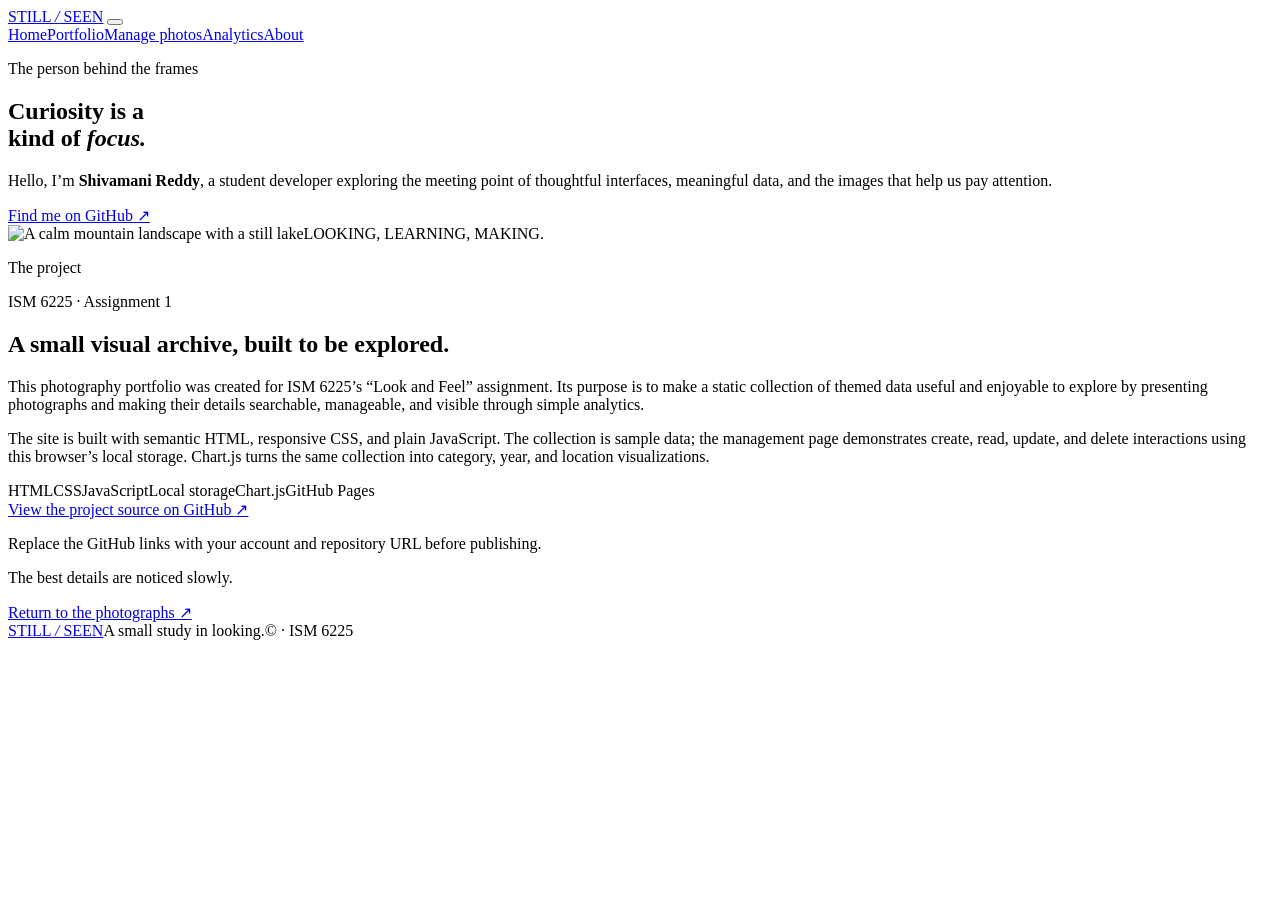
==== aboutus.html @ bc836c69 "Add files via upload" ====
<!doctype html>
<html lang="en">
<head>
  <meta charset="utf-8">
  <meta name="viewport" content="width=device-width, initial-scale=1">
  <meta name="description" content="About the student developer and the ideas and technologies behind Still / Seen.">
  <title>About the Project | Still / Seen</title>
  <link rel="icon" href="img/brand-mark.svg" type="image/svg+xml">
  <link rel="preconnect" href="https://fonts.googleapis.com">
  <link rel="preconnect" href="https://fonts.gstatic.com" crossorigin>
  <link href="https://fonts.googleapis.com/css2?family=DM+Sans:wght@400;500;600;700&family=Playfair+Display:wght@500;600;700&display=swap" rel="stylesheet">
  <link rel="stylesheet" href="css/main.css">
  <script src="js/main.js?v=4" defer></script>
</head>
<body>
  <header class="site-header"><div class="nav-shell">
    <a class="brand" href="index.html"><img src="img/brand-mark.svg" alt=""><span>STILL <i>/</i> SEEN</span></a>
    <button class="menu-toggle" type="button" aria-expanded="false" aria-controls="primary-nav" aria-label="Open navigation"><span></span><span></span></button>
    <nav class="primary-nav" id="primary-nav" aria-label="Main navigation"><a href="index.html">Home</a><a href="portfolio.html">Portfolio</a><a href="managephotos.html">Manage photos</a><a href="analytics.html">Analytics</a><a class="current" aria-current="page" href="aboutus.html">About</a></nav>
  </div></header>
  <main>
    <section class="about-hero section-wrap"><div><p class="eyebrow">The person behind the frames</p><h1>Curiosity is a<br>kind of <em>focus.</em></h1><p class="about-lead">Hello, I’m <strong>Shivamani Reddy</strong>, a student developer exploring the meeting point of thoughtful interfaces, meaningful data, and the images that help us pay attention.</p><a class="button button-dark" href="https://github.com/YOUR-USERNAME" target="_blank" rel="noopener noreferrer">Find me on GitHub <span aria-hidden="true">↗</span></a></div><div class="about-image"><img src="img/alpine-lake.webp" alt="A calm mountain landscape with a still lake" loading="lazy"><span>LOOKING, LEARNING, MAKING.</span></div></section>
    <section class="about-body section-wrap"><div class="about-kicker"><p class="eyebrow">The project</p><span>ISM 6225 · Assignment 1</span></div><div class="about-story"><h2>A small visual archive, built to be explored.</h2><p>This photography portfolio was created for ISM 6225’s “Look and Feel” assignment. Its purpose is to make a static collection of themed data useful and enjoyable to explore by presenting photographs and making their details searchable, manageable, and visible through simple analytics.</p><p>The site is built with semantic HTML, responsive CSS, and plain JavaScript. The collection is sample data; the management page demonstrates create, read, update, and delete interactions using this browser’s local storage. Chart.js turns the same collection into category, year, and location visualizations.</p><div class="tech-tags"><span>HTML</span><span>CSS</span><span>JavaScript</span><span>Local storage</span><span>Chart.js</span><span>GitHub Pages</span></div><a class="text-link" href="https://github.com/YOUR-USERNAME/YOUR-REPOSITORY" target="_blank" rel="noopener noreferrer">View the project source on GitHub <span aria-hidden="true">↗</span></a><p class="github-reminder">Replace the GitHub links with your account and repository URL before publishing.</p></div></section>
    <section class="about-end"><div class="section-wrap"><p class="eyebrow">The best details are noticed slowly.</p><a href="portfolio.html">Return to the photographs <span aria-hidden="true">↗</span></a></div></section>
  </main>
  <footer class="site-footer"><div class="footer-inner"><a class="brand" href="index.html"><img src="img/brand-mark.svg" alt=""><span>STILL <i>/</i> SEEN</span></a><span>A small study in looking.</span><span>© <span data-year></span> · ISM 6225</span></div></footer>
</body>
</html>
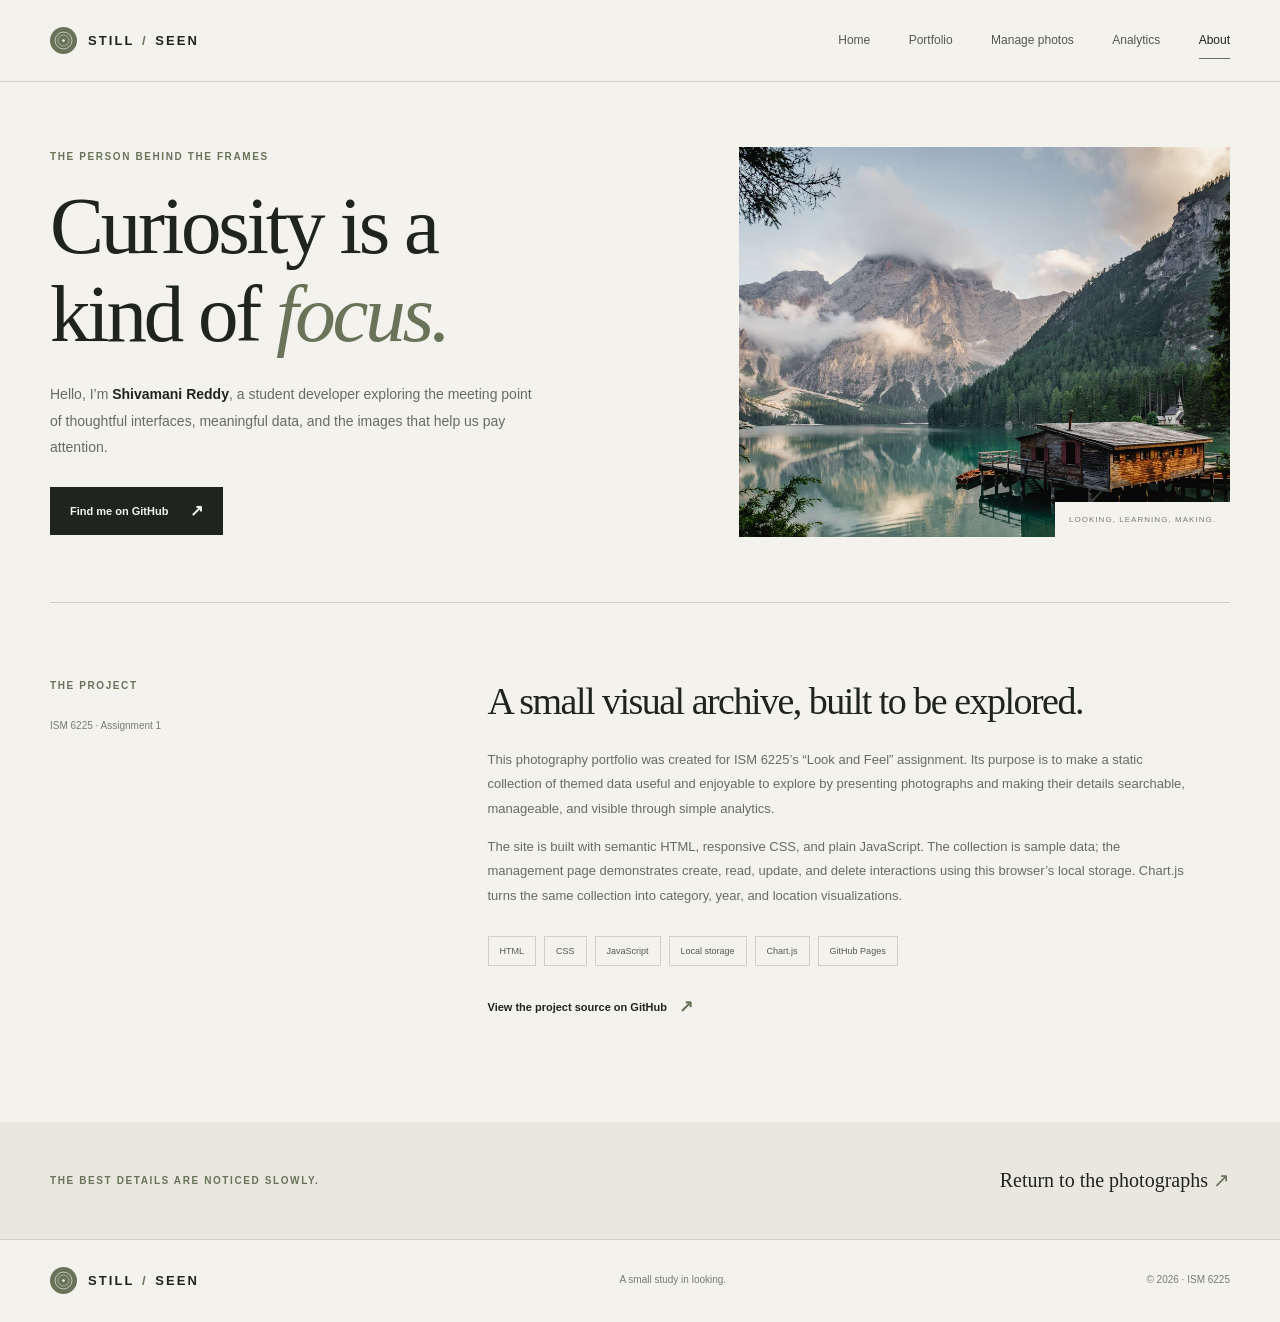
==== commit 7e236554: "Publish complete photography portfolio site Co-authored-by: Copilot <223556219+Copilot@users.noreply" ====
--- a/aboutus.html
+++ b/aboutus.html
@@ -19,8 +19,8 @@
     <nav class="primary-nav" id="primary-nav" aria-label="Main navigation"><a href="index.html">Home</a><a href="portfolio.html">Portfolio</a><a href="managephotos.html">Manage photos</a><a href="analytics.html">Analytics</a><a class="current" aria-current="page" href="aboutus.html">About</a></nav>
   </div></header>
   <main>
-    <section class="about-hero section-wrap"><div><p class="eyebrow">The person behind the frames</p><h1>Curiosity is a<br>kind of <em>focus.</em></h1><p class="about-lead">Hello, I’m <strong>Shivamani Reddy</strong>, a student developer exploring the meeting point of thoughtful interfaces, meaningful data, and the images that help us pay attention.</p><a class="button button-dark" href="https://github.com/YOUR-USERNAME" target="_blank" rel="noopener noreferrer">Find me on GitHub <span aria-hidden="true">↗</span></a></div><div class="about-image"><img src="img/alpine-lake.webp" alt="A calm mountain landscape with a still lake" loading="lazy"><span>LOOKING, LEARNING, MAKING.</span></div></section>
-    <section class="about-body section-wrap"><div class="about-kicker"><p class="eyebrow">The project</p><span>ISM 6225 · Assignment 1</span></div><div class="about-story"><h2>A small visual archive, built to be explored.</h2><p>This photography portfolio was created for ISM 6225’s “Look and Feel” assignment. Its purpose is to make a static collection of themed data useful and enjoyable to explore by presenting photographs and making their details searchable, manageable, and visible through simple analytics.</p><p>The site is built with semantic HTML, responsive CSS, and plain JavaScript. The collection is sample data; the management page demonstrates create, read, update, and delete interactions using this browser’s local storage. Chart.js turns the same collection into category, year, and location visualizations.</p><div class="tech-tags"><span>HTML</span><span>CSS</span><span>JavaScript</span><span>Local storage</span><span>Chart.js</span><span>GitHub Pages</span></div><a class="text-link" href="https://github.com/YOUR-USERNAME/YOUR-REPOSITORY" target="_blank" rel="noopener noreferrer">View the project source on GitHub <span aria-hidden="true">↗</span></a><p class="github-reminder">Replace the GitHub links with your account and repository URL before publishing.</p></div></section>
+    <section class="about-hero section-wrap"><div><p class="eyebrow">The person behind the frames</p><h1>Curiosity is a<br>kind of <em>focus.</em></h1><p class="about-lead">Hello, I’m <strong>Shivamani Reddy</strong>, a student developer exploring the meeting point of thoughtful interfaces, meaningful data, and the images that help us pay attention.</p><a class="button button-dark" href="https://github.com/GuthaShivamaniReddy" target="_blank" rel="noopener noreferrer">Find me on GitHub <span aria-hidden="true">↗</span></a></div><div class="about-image"><img src="img/alpine-lake.webp" alt="A calm mountain landscape with a still lake" loading="lazy"><span>LOOKING, LEARNING, MAKING.</span></div></section>
+    <section class="about-body section-wrap"><div class="about-kicker"><p class="eyebrow">The project</p><span>ISM 6225 · Assignment 1</span></div><div class="about-story"><h2>A small visual archive, built to be explored.</h2><p>This photography portfolio was created for ISM 6225’s “Look and Feel” assignment. Its purpose is to make a static collection of themed data useful and enjoyable to explore by presenting photographs and making their details searchable, manageable, and visible through simple analytics.</p><p>The site is built with semantic HTML, responsive CSS, and plain JavaScript. The collection is sample data; the management page demonstrates create, read, update, and delete interactions using this browser’s local storage. Chart.js turns the same collection into category, year, and location visualizations.</p><div class="tech-tags"><span>HTML</span><span>CSS</span><span>JavaScript</span><span>Local storage</span><span>Chart.js</span><span>GitHub Pages</span></div><a class="text-link" href="https://github.com/GuthaShivamaniReddy/Still-Seen.github.io" target="_blank" rel="noopener noreferrer">View the project source on GitHub <span aria-hidden="true">↗</span></a></div></section>
     <section class="about-end"><div class="section-wrap"><p class="eyebrow">The best details are noticed slowly.</p><a href="portfolio.html">Return to the photographs <span aria-hidden="true">↗</span></a></div></section>
   </main>
   <footer class="site-footer"><div class="footer-inner"><a class="brand" href="index.html"><img src="img/brand-mark.svg" alt=""><span>STILL <i>/</i> SEEN</span></a><span>A small study in looking.</span><span>© <span data-year></span> · ISM 6225</span></div></footer>
--- a/css/main.css
+++ b/css/main.css
@@ -0,0 +1,307 @@
+:root {
+  color-scheme: light;
+  --paper: #f4f2ed;
+  --paper-deep: #eae7df;
+  --ink: #20241f;
+  --muted: #797c73;
+  --olive: #68735a;
+  --line: rgba(32, 36, 31, .17);
+  --serif: "Playfair Display", Georgia, serif;
+  --sans: "DM Sans", Arial, sans-serif;
+}
+* { box-sizing: border-box; }
+html { scroll-behavior: smooth; }
+body { margin: 0; background: var(--paper); color: var(--ink); font-family: var(--sans); font-size: 15px; line-height: 1.65; -webkit-font-smoothing: antialiased; }
+img { display: block; max-width: 100%; }
+a { color: inherit; text-decoration: none; }
+button, input, select, textarea { font: inherit; }
+button, a { -webkit-tap-highlight-color: transparent; }
+.sr-only { position: absolute; width: 1px; height: 1px; overflow: hidden; clip: rect(0,0,0,0); white-space: nowrap; }
+.site-header { height: 82px; border-bottom: 1px solid var(--line); }
+.nav-shell, .footer-inner { width: min(1440px, calc(100% - 100px)); height: 100%; margin: 0 auto; display: flex; align-items: center; justify-content: space-between; }
+.brand { display: inline-flex; align-items: center; gap: 11px; font-size: 13px; font-weight: 700; letter-spacing: .16em; white-space: nowrap; }
+.brand img { width: 27px; height: 27px; }
+.brand i { color: var(--olive); font-style: normal; padding: 0 2px; }
+.primary-nav { display: flex; align-items: center; gap: clamp(22px, 3vw, 47px); }
+.primary-nav a { position: relative; color: #555850; font-size: 12px; transition: color .2s; }
+.primary-nav a:hover, .primary-nav a.current { color: var(--ink); }
+.primary-nav a.current::after { position: absolute; right: 0; bottom: -9px; left: 0; height: 1px; background: var(--olive); content: ""; }
+.menu-toggle { display: none; border: 0; background: transparent; }
+.hero { min-height: 690px; display: grid; grid-template-columns: .89fr 1.11fr; position: relative; border-bottom: 1px solid var(--line); }
+.hero-copy { padding: 105px 5vw 50px max(50px, calc((100vw - 1440px) / 2)); display: flex; flex-direction: column; align-items: flex-start; }
+.eyebrow { margin: 0 0 19px; color: var(--olive); font-size: 10px; font-weight: 700; letter-spacing: .16em; line-height: 1.5; text-transform: uppercase; }
+.eyebrow-dot { display: inline-block; width: 6px; height: 6px; margin-right: 9px; border-radius: 50%; background: var(--olive); vertical-align: 1px; }
+h1, h2, h3, p { margin-top: 0; }
+h1, h2 { font-family: var(--serif); font-weight: 500; letter-spacing: -.04em; }
+h1 { margin-bottom: 23px; font-size: clamp(48px, 5.8vw, 82px); line-height: 1.08; }
+h1 em, h2 em { color: var(--olive); font-weight: 500; }
+.hero-description { max-width: 375px; margin: 0; color: #686b63; font-size: 14px; line-height: 1.9; }
+.hero-actions { display: flex; align-items: center; gap: 25px; margin-top: 32px; }
+.button { min-height: 48px; padding: 0 19px; display: inline-flex; align-items: center; justify-content: center; gap: 22px; border: 1px solid transparent; cursor: pointer; font-size: 11px; font-weight: 600; transition: background .2s, color .2s, border-color .2s; }
+.button span { font-size: 16px; }
+.button-dark { background: var(--ink); color: var(--paper); }
+.button-dark:hover { background: var(--olive); }
+.button-light { border-color: rgba(255,255,255,.4); color: var(--paper); }
+.button-light:hover { background: var(--paper); color: var(--ink); }
+.button-quiet { border-color: var(--line); color: var(--ink); background: transparent; }
+.button-quiet:hover { border-color: var(--ink); }
+.text-link { display: inline-flex; align-items: center; gap: 12px; font-size: 11px; font-weight: 600; }
+.text-link span { color: var(--olive); font-size: 17px; transition: transform .2s; }
+.text-link:hover span { transform: translateX(4px); }
+.hero-note { display: flex; align-items: center; gap: 11px; margin-top: auto; color: var(--muted); font-size: 10px; }
+.note-line { width: 24px; height: 1px; background: var(--olive); }
+.hero-visual { position: relative; min-height: 690px; overflow: hidden; background: #68735a; }
+.hero-visual > img { width: 100%; height: 100%; position: absolute; inset: 0; object-fit: cover; }
+.hero-visual::after { position: absolute; inset: 55% 0 0; background: linear-gradient(transparent, rgba(15,19,16,.56)); content: ""; }
+.photo-caption { position: absolute; z-index: 1; right: 7%; bottom: 28px; left: 7%; display: flex; justify-content: space-between; gap: 8px; color: #fff; font-size: 9px; letter-spacing: .08em; }
+.image-stamp { position: absolute; z-index: 1; top: 32px; right: 32px; padding: 10px; border: 1px solid rgba(255,255,255,.6); color: white; font-size: 9px; line-height: 1.4; letter-spacing: .13em; }
+.image-stamp b { font-weight: 500; }
+.hero-index { position: absolute; right: 2vw; bottom: 18px; color: var(--muted); font-size: 9px; letter-spacing: .14em; writing-mode: vertical-rl; }
+.section-wrap { width: min(1240px, calc(100% - 100px)); margin: 0 auto; }
+.intro { padding-top: 119px; padding-bottom: 113px; display: grid; grid-template-columns: 1fr 1fr; align-items: end; gap: 80px; }
+.intro h2, .section-heading h2 { margin: 0; font-size: clamp(36px, 4vw, 54px); line-height: 1.15; }
+.intro-aside { max-width: 440px; padding: 0 0 4px 11px; }
+.intro-aside p, .bottom-right > p { margin-bottom: 20px; color: #696c64; font-size: 13px; line-height: 1.9; }
+.featured { padding-bottom: 125px; }
+.section-heading { display: flex; align-items: end; justify-content: space-between; margin-bottom: 35px; }
+.section-heading .eyebrow { margin-bottom: 13px; }
+.section-heading h2 { font-size: 42px; }
+.section-heading > .text-link { margin-bottom: 8px; }
+.featured-grid { height: 540px; display: grid; grid-template-columns: 1.3fr 1fr 1fr; gap: 15px; }
+.featured-card { min-height: 250px; position: relative; overflow: hidden; background: var(--paper-deep); }
+.featured-card::after { position: absolute; inset: 45% 0 0; background: linear-gradient(transparent, rgba(15,19,16,.69)); content: ""; }
+.featured-card img { width: 100%; height: 100%; position: absolute; inset: 0; object-fit: cover; transition: transform .65s; }
+.featured-card:hover img { transform: scale(1.035); }
+.card-number { position: absolute; z-index: 1; top: 18px; left: 19px; color: white; font-size: 10px; letter-spacing: .1em; }
+.featured-label { position: absolute; z-index: 1; right: 20px; bottom: 20px; left: 20px; display: grid; gap: 5px; color: white; }
+.featured-label span { font-size: 9px; letter-spacing: .1em; text-transform: uppercase; }
+.featured-label b { font-family: var(--serif); font-size: 21px; font-weight: 500; }
+.home-bottom { padding: 89px 0 83px; background: #272c26; color: var(--paper); }
+.bottom-inner { display: grid; grid-template-columns: 1fr 1fr; gap: 90px; }
+.bottom-inner h2 { margin: 0; font-size: 60px; line-height: 1.1; }
+.bottom-inner h2 em { color: #b4bda5; }
+.bottom-inner .eyebrow { color: #b4bda5; }
+.bottom-right > p { max-width: 460px; color: #c4c6be; }
+.stat-line { display: flex; gap: 47px; margin: 27px 0 30px; padding-top: 18px; border-top: 1px solid rgba(255,255,255,.2); }
+.stat-line div { display: grid; gap: 3px; }
+.stat-line strong { font-family: var(--serif); font-size: 28px; font-weight: 500; }
+.stat-line span { color: #b9bcb3; font-size: 9px; letter-spacing: .06em; }
+.site-footer { min-height: 82px; border-top: 1px solid var(--line); }
+.footer-inner { min-height: 82px; gap: 20px; }
+.footer-inner > span { color: var(--muted); font-size: 10px; }
+.footer-inner .brand { color: var(--ink); }
+.page-intro { padding-top: 88px; padding-bottom: 45px; }
+.page-intro h1 { margin-bottom: 21px; font-size: clamp(52px, 7vw, 88px); }
+.page-intro-row { display: flex; justify-content: space-between; align-items: end; gap: 20px; padding-bottom: 25px; border-bottom: 1px solid var(--line); }
+.page-intro-row p { max-width: 420px; margin: 0; color: #696c64; font-size: 13px; }
+.page-index { color: var(--muted); font-size: 9px; letter-spacing: .14em; white-space: nowrap; }
+.gallery-section { padding-top: 11px; padding-bottom: 105px; }
+.gallery-tools { display: grid; grid-template-columns: minmax(220px, 1fr) 190px 170px auto; align-items: center; gap: 12px; padding: 19px 0 15px; border-bottom: 1px solid var(--line); }
+.search-control, .select-control { height: 44px; display: flex; align-items: center; gap: 11px; padding: 0 13px; border: 1px solid var(--line); background: rgba(255,255,255,.3); }
+.search-control > span:not(.sr-only) { color: var(--olive); font-size: 22px; }
+.search-control input, .select-control select { width: 100%; border: 0; outline: 0; background: transparent; color: var(--ink); font-size: 11px; }
+.search-control input::placeholder { color: #878980; }
+.select-control select { cursor: pointer; }
+.clear-button { border: 0; background: transparent; color: var(--olive); cursor: pointer; font-size: 10px; text-align: right; }
+.clear-button:hover { text-decoration: underline; }
+.gallery-meta { display: flex; justify-content: space-between; padding: 20px 0; }
+.gallery-meta p { margin: 0; color: var(--muted); font-size: 11px; }
+.gallery-meta > span { color: var(--muted); font-size: 9px; letter-spacing: .1em; }
+.photo-grid { display: grid; grid-template-columns: repeat(3, minmax(0, 1fr)); gap: 35px 17px; }
+.gallery-card { min-width: 0; border: 0; padding: 0; background: transparent; color: inherit; cursor: pointer; text-align: left; }
+.gallery-image { position: relative; aspect-ratio: 1.16; overflow: hidden; background: var(--paper-deep); }
+.gallery-image img { width: 100%; height: 100%; object-fit: cover; transition: transform .5s; }
+.gallery-card:hover img { transform: scale(1.035); }
+.gallery-image::after { position: absolute; inset: 60% 0 0; background: linear-gradient(transparent, rgba(15,19,16,.27)); content: ""; }
+.gallery-image > span { position: absolute; z-index: 1; right: 13px; bottom: 11px; color: white; font-size: 9px; letter-spacing: .12em; }
+.gallery-card-copy { display: flex; justify-content: space-between; gap: 12px; padding-top: 11px; }
+.gallery-card-copy > span { min-width: 0; flex: 1; }
+.gallery-card-copy p { overflow: hidden; margin: 0 0 3px; color: var(--olive); font-size: 9px; letter-spacing: .09em; text-overflow: ellipsis; text-transform: uppercase; white-space: nowrap; }
+.gallery-card-copy h2 { overflow: hidden; margin: 0; font-family: var(--serif); font-size: 18px; font-weight: 500; text-overflow: ellipsis; white-space: nowrap; }
+.gallery-card-copy time { flex-shrink: 0; padding-top: 3px; color: var(--muted); font-size: 10px; }
+.empty-state { padding: 35px 20px; color: var(--muted); font-size: 13px; text-align: center; }
+.photo-dialog { width: min(900px, calc(100% - 32px)); max-height: calc(100% - 32px); padding: 0; overflow: auto; border: 0; background: var(--paper); color: var(--ink); }
+.photo-dialog::backdrop { background: rgba(22,26,22,.76); }
+.photo-dialog[open] { display: grid; grid-template-columns: 1.2fr 1fr; }
+.photo-dialog > img { width: 100%; height: 100%; max-height: 590px; object-fit: cover; background: var(--paper-deep); }
+.dialog-copy { align-self: center; padding: 42px; }
+.dialog-copy h2 { margin: 0 0 17px; font-size: 37px; }
+.dialog-description { color: #686b63; font-size: 12px; line-height: 1.8; }
+.dialog-copy dl { display: grid; grid-template-columns: 1fr 1fr; gap: 17px; margin: 25px 0 0; padding-top: 18px; border-top: 1px solid var(--line); }
+.dialog-copy dl div { display: grid; gap: 4px; }
+.dialog-copy dt { color: var(--muted); font-size: 9px; letter-spacing: .1em; text-transform: uppercase; }
+.dialog-copy dd { margin: 0; font-size: 11px; }
+.dialog-close { position: absolute; z-index: 2; top: 12px; right: 12px; width: 36px; height: 36px; border: 1px solid var(--line); border-radius: 50%; background: var(--paper); cursor: pointer; font-size: 23px; line-height: 1; }
+.manager-layout { display: grid; grid-template-columns: minmax(300px, .75fr) 1.25fr; gap: clamp(35px, 6vw, 85px); padding-top: 15px; padding-bottom: 110px; align-items: start; }
+.entry-form { padding: 26px; border: 1px solid var(--line); background: rgba(255,255,255,.25); }
+.form-heading, .records-heading { display: flex; justify-content: space-between; align-items: end; gap: 14px; margin-bottom: 25px; padding-bottom: 18px; border-bottom: 1px solid var(--line); }
+.form-heading .eyebrow, .records-heading .eyebrow { margin-bottom: 7px; }
+.form-heading h2, .records-heading h2 { margin: 0; font-size: 25px; }
+.record-number, .records-heading > p { margin: 0; color: var(--muted); font-size: 8px; letter-spacing: .12em; white-space: nowrap; }
+.form-field { display: grid; gap: 6px; margin-bottom: 14px; }
+.form-field > span { color: #4c5049; font-size: 10px; font-weight: 600; }
+.form-field > span b { color: #a44f3f; }
+.form-field input, .form-field select, .form-field textarea { width: 100%; min-height: 42px; padding: 10px 11px; border: 1px solid var(--line); border-radius: 0; outline-color: var(--olive); background: #faf9f6; color: var(--ink); font-size: 11px; }
+.form-field textarea { resize: vertical; }
+.form-field input::placeholder, .form-field textarea::placeholder { color: #999b94; }
+.form-row { display: grid; grid-template-columns: 1fr .75fr; gap: 12px; }
+.form-actions { display: flex; gap: 9px; margin-top: 20px; }
+.form-actions .button { min-height: 43px; padding: 0 13px; font-size: 10px; }
+.form-feedback { min-height: 18px; margin: 10px 0 0; color: var(--olive); font-size: 10px; }
+.form-feedback.error { color: #a44f3f; }
+.records-panel { min-width: 0; }
+.records-heading h2 span { color: var(--muted); font: 11px var(--sans); }
+.records-list { display: grid; }
+.record-row { display: grid; grid-template-columns: 82px 1fr auto; gap: 16px; align-items: center; padding: 13px 0; border-bottom: 1px solid var(--line); }
+.record-row > img { width: 82px; height: 64px; object-fit: cover; background: var(--paper-deep); }
+.record-info { min-width: 0; }
+.record-info p { overflow: hidden; margin: 0 0 4px; color: var(--olive); font-size: 9px; letter-spacing: .08em; text-overflow: ellipsis; text-transform: uppercase; white-space: nowrap; }
+.record-info h3 { overflow: hidden; margin: 0; font-family: var(--serif); font-size: 17px; font-weight: 500; text-overflow: ellipsis; white-space: nowrap; }
+.record-info span { color: var(--muted); font-size: 10px; }
+.record-actions { display: flex; gap: 7px; }
+.record-actions button { min-width: 48px; padding: 6px 8px; border: 1px solid var(--line); background: transparent; color: var(--ink); cursor: pointer; font-size: 9px; }
+.record-actions button:hover { border-color: var(--olive); color: var(--olive); }
+.record-actions .delete-record:hover { border-color: #a44f3f; color: #a44f3f; }
+.analytics-section { padding-top: 12px; padding-bottom: 110px; }
+.metric-grid { display: grid; grid-template-columns: repeat(4, 1fr); gap: 13px; margin-bottom: 36px; }
+.metric-card { min-height: 142px; padding: 20px; display: flex; flex-direction: column; border: 1px solid var(--line); }
+.metric-card > span { color: var(--muted); font-size: 10px; }
+.metric-card strong { margin: 7px 0 4px; font-family: var(--serif); font-size: 40px; font-weight: 500; line-height: 1.2; }
+.metric-card small { color: var(--muted); font-size: 9px; }
+.chart-grid { display: grid; grid-template-columns: 1fr 1fr; gap: 15px; }
+.chart-card { min-width: 0; padding: 23px; border: 1px solid var(--line); }
+.chart-heading { display: flex; justify-content: space-between; align-items: start; gap: 10px; margin-bottom: 18px; }
+.chart-heading .eyebrow { margin-bottom: 5px; }
+.chart-heading h2 { margin: 0; font-size: 23px; }
+.chart-heading > span { padding-top: 6px; color: var(--muted); font-size: 8px; letter-spacing: .1em; white-space: nowrap; }
+.chart-container { height: 265px; position: relative; }
+.chart-wide { grid-column: 1 / -1; }
+.chart-container-wide { height: 260px; }
+.chart-error { padding: 15px; border: 1px solid #c9a77d; color: #795d38; font-size: 12px; }
+.analytics-note { max-width: 700px; margin: 27px 0 0; color: var(--muted); font-size: 11px; }
+.analytics-note a { color: var(--olive); text-decoration: underline; text-underline-offset: 3px; }
+.about-hero { min-height: 520px; display: grid; grid-template-columns: 1fr .82fr; align-items: center; gap: 90px; padding-top: 65px; padding-bottom: 65px; }
+.about-hero h1 { margin-bottom: 23px; font-size: clamp(52px, 6.4vw, 81px); }
+.about-lead { max-width: 485px; margin-bottom: 26px; color: #686b63; font-size: 14px; line-height: 1.9; }
+.about-lead strong { color: var(--ink); font-weight: 600; }
+.about-image { height: 390px; position: relative; }
+.about-image img { width: 100%; height: 100%; object-fit: cover; }
+.about-image span { position: absolute; right: 0; bottom: 0; padding: 11px 14px; background: var(--paper); color: var(--muted); font-size: 8px; letter-spacing: .13em; }
+.about-body { display: grid; grid-template-columns: .65fr 1.35fr; gap: 80px; padding-top: 75px; padding-bottom: 100px; border-top: 1px solid var(--line); }
+.about-kicker > span { color: var(--muted); font-size: 10px; }
+.about-story { max-width: 700px; }
+.about-story h2 { margin-bottom: 22px; font-size: 38px; line-height: 1.25; }
+.about-story > p { color: #686b63; font-size: 13px; line-height: 1.9; }
+.tech-tags { display: flex; flex-wrap: wrap; gap: 8px; margin: 27px 0; }
+.tech-tags span { padding: 7px 11px; border: 1px solid var(--line); color: #565a52; font-size: 9px; }
+.github-reminder { margin-top: 12px; color: var(--muted); font-size: 10px !important; }
+.about-end { padding: 42px 0; background: var(--paper-deep); }
+.about-end > div { display: flex; align-items: center; justify-content: space-between; gap: 20px; }
+.about-end .eyebrow { margin: 0; }
+.about-end a { font-family: var(--serif); font-size: 20px; }
+.about-end a span { color: var(--olive); }
+@media (min-width: 1441px) { .hero-copy { padding-left: calc((100vw - 1440px) / 2); } }
+@media (max-width: 900px) {
+  .nav-shell, .footer-inner, .section-wrap { width: calc(100% - 56px); }
+  .hero { min-height: 590px; grid-template-columns: .92fr 1.08fr; }
+  .hero-copy { min-height: 590px; padding: 82px 26px 40px 28px; }
+  .hero-visual { min-height: 590px; }
+  .hero-actions { align-items: flex-start; flex-direction: column; gap: 17px; }
+  .intro { gap: 40px; padding-top: 85px; padding-bottom: 85px; }
+  .featured-grid { height: 440px; gap: 10px; }
+  .bottom-inner { gap: 45px; }
+  .gallery-tools { grid-template-columns: 1fr 1fr 1fr; }
+  .search-control { grid-column: 1 / -1; }
+  .clear-button { text-align: left; }
+  .manager-layout { grid-template-columns: minmax(280px, .8fr) 1.2fr; gap: 28px; }
+  .entry-form { padding: 20px; }
+  .record-row { grid-template-columns: 66px 1fr; gap: 11px; }
+  .record-row > img { width: 66px; height: 58px; }
+  .record-actions { grid-column: 2; }
+  .about-hero { gap: 40px; }
+  .about-image { height: 330px; }
+  .about-body { gap: 40px; }
+}
+@media (max-width: 620px) {
+  body { font-size: 14px; }
+  .site-header { height: 68px; position: relative; z-index: 5; }
+  .nav-shell, .footer-inner, .section-wrap { width: calc(100% - 40px); }
+  .brand { font-size: 11px; }
+  .brand img { width: 24px; height: 24px; }
+  .menu-toggle { width: 40px; height: 40px; display: grid; align-content: center; justify-items: center; gap: 5px; cursor: pointer; }
+  .menu-toggle span { width: 19px; height: 1px; background: var(--ink); }
+  .primary-nav { position: absolute; top: 67px; right: 0; left: 0; display: none; padding: 9px 20px 18px; border-bottom: 1px solid var(--line); background: var(--paper); }
+  .primary-nav.is-open { display: grid; gap: 0; }
+  .primary-nav a { padding: 12px 0; border-bottom: 1px solid var(--line); }
+  .primary-nav a.current::after { display: none; }
+  .hero { display: flex; flex-direction: column; }
+  .hero-copy { min-height: 480px; padding: 66px 25px 28px 20px; }
+  h1 { font-size: clamp(49px, 13vw, 70px); }
+  .hero-description { max-width: 340px; }
+  .hero-actions { align-items: center; flex-direction: row; flex-wrap: wrap; gap: 15px 20px; margin-top: 25px; }
+  .hero-visual { min-height: 390px; }
+  .hero-index { display: none; }
+  .photo-caption { font-size: 8px; }
+  .intro { grid-template-columns: 1fr; gap: 23px; padding-top: 67px; padding-bottom: 69px; }
+  .intro h2, .section-heading h2 { font-size: 38px; }
+  .intro-aside { padding-left: 0; }
+  .featured { padding-bottom: 75px; }
+  .section-heading { align-items: flex-start; flex-direction: column; gap: 18px; }
+  .featured-grid { height: auto; grid-template-columns: 1fr 1fr; gap: 9px; }
+  .featured-card { min-height: 210px; }
+  .featured-large { grid-column: 1 / -1; min-height: 320px; }
+  .featured-label { right: 12px; bottom: 13px; left: 12px; }
+  .featured-label b { font-size: 17px; }
+  .home-bottom { padding: 62px 0; }
+  .bottom-inner { grid-template-columns: 1fr; gap: 27px; }
+  .bottom-inner h2 { font-size: 51px; }
+  .stat-line { gap: 25px; justify-content: space-between; }
+  .footer-inner { min-height: 103px; flex-wrap: wrap; justify-content: space-between; gap: 4px 10px; padding-top: 18px; padding-bottom: 15px; }
+  .footer-inner > span:nth-child(2) { display: none; }
+  .footer-inner > span { font-size: 9px; }
+  .page-intro { padding-top: 59px; padding-bottom: 30px; }
+  .page-intro h1 { font-size: clamp(48px, 13vw, 72px); }
+  .page-intro-row { align-items: flex-start; flex-direction: column; }
+  .gallery-section { padding-bottom: 72px; }
+  .gallery-tools { grid-template-columns: 1fr 1fr; gap: 8px; }
+  .search-control { grid-column: 1 / -1; }
+  .select-control { padding: 0 8px; }
+  .clear-button { padding: 8px 0; }
+  .gallery-meta > span { max-width: 125px; text-align: right; }
+  .photo-grid { grid-template-columns: repeat(2, minmax(0, 1fr)); gap: 25px 10px; }
+  .gallery-image { aspect-ratio: .9; }
+  .gallery-card-copy h2 { font-size: 15px; }
+  .gallery-card-copy p { font-size: 8px; }
+  .gallery-card-copy time { font-size: 9px; }
+  .photo-dialog[open] { grid-template-columns: 1fr; }
+  .photo-dialog > img { max-height: 45vh; }
+  .dialog-copy { padding: 24px; }
+  .dialog-copy h2 { font-size: 30px; }
+  .manager-layout { grid-template-columns: 1fr; gap: 44px; padding-bottom: 75px; }
+  .entry-form { padding: 19px; }
+  .records-heading { align-items: flex-start; flex-direction: column; }
+  .record-row { grid-template-columns: 65px minmax(0, 1fr) auto; gap: 10px; }
+  .record-row > img { width: 65px; height: 55px; }
+  .record-actions { grid-column: auto; flex-direction: column; }
+  .record-actions button { min-width: 47px; }
+  .record-info h3 { font-size: 15px; }
+  .record-info span { font-size: 9px; }
+  .metric-grid { grid-template-columns: 1fr 1fr; gap: 8px; }
+  .metric-card { min-height: 120px; padding: 13px; }
+  .metric-card strong { font-size: 34px; }
+  .chart-grid { grid-template-columns: 1fr; }
+  .chart-wide { grid-column: auto; }
+  .chart-card { padding: 17px; }
+  .chart-heading { flex-direction: column; }
+  .chart-heading h2 { font-size: 21px; }
+  .chart-container { height: 250px; }
+  .about-hero { min-height: initial; grid-template-columns: 1fr; gap: 32px; padding-top: 58px; padding-bottom: 55px; }
+  .about-hero h1 { font-size: 59px; }
+  .about-image { height: 310px; }
+  .about-body { grid-template-columns: 1fr; gap: 16px; padding-top: 46px; padding-bottom: 65px; }
+  .about-story h2 { font-size: 32px; }
+  .about-end > div { align-items: flex-start; flex-direction: column; }
+}
+@media (prefers-reduced-motion: reduce) {
+  *, *::before, *::after { scroll-behavior: auto !important; transition-duration: .01ms !important; animation-duration: .01ms !important; animation-iteration-count: 1 !important; }
+}
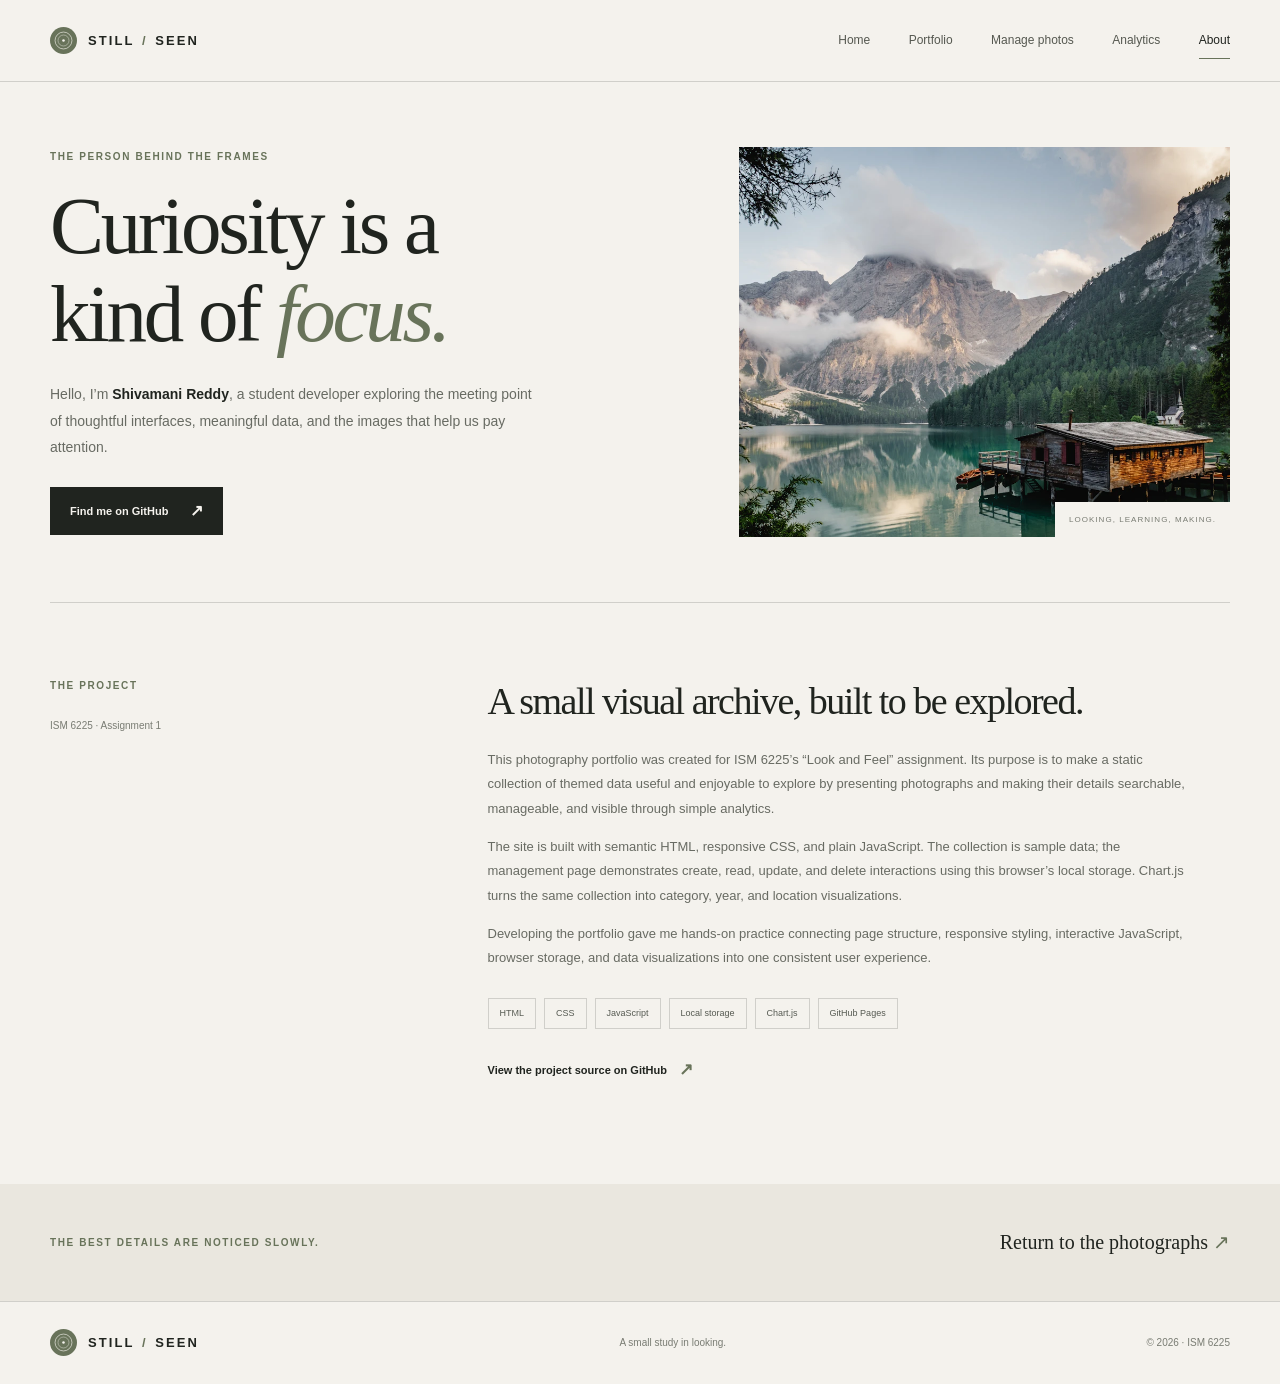
==== commit 245dddd0: "Describe the project development experience Co-authored-by: Copilot <223556219+Copilot@users.noreply" ====
--- a/aboutus.html
+++ b/aboutus.html
@@ -10,7 +10,7 @@
   <link rel="preconnect" href="https://fonts.gstatic.com" crossorigin>
   <link href="https://fonts.googleapis.com/css2?family=DM+Sans:wght@400;500;600;700&family=Playfair+Display:wght@500;600;700&display=swap" rel="stylesheet">
   <link rel="stylesheet" href="css/main.css">
-  <script src="js/main.js?v=4" defer></script>
+  <script src="js/main.js?v=5" defer></script>
 </head>
 <body>
   <header class="site-header"><div class="nav-shell">
@@ -20,7 +20,7 @@
   </div></header>
   <main>
     <section class="about-hero section-wrap"><div><p class="eyebrow">The person behind the frames</p><h1>Curiosity is a<br>kind of <em>focus.</em></h1><p class="about-lead">Hello, I’m <strong>Shivamani Reddy</strong>, a student developer exploring the meeting point of thoughtful interfaces, meaningful data, and the images that help us pay attention.</p><a class="button button-dark" href="https://github.com/GuthaShivamaniReddy" target="_blank" rel="noopener noreferrer">Find me on GitHub <span aria-hidden="true">↗</span></a></div><div class="about-image"><img src="img/alpine-lake.webp" alt="A calm mountain landscape with a still lake" loading="lazy"><span>LOOKING, LEARNING, MAKING.</span></div></section>
-    <section class="about-body section-wrap"><div class="about-kicker"><p class="eyebrow">The project</p><span>ISM 6225 · Assignment 1</span></div><div class="about-story"><h2>A small visual archive, built to be explored.</h2><p>This photography portfolio was created for ISM 6225’s “Look and Feel” assignment. Its purpose is to make a static collection of themed data useful and enjoyable to explore by presenting photographs and making their details searchable, manageable, and visible through simple analytics.</p><p>The site is built with semantic HTML, responsive CSS, and plain JavaScript. The collection is sample data; the management page demonstrates create, read, update, and delete interactions using this browser’s local storage. Chart.js turns the same collection into category, year, and location visualizations.</p><div class="tech-tags"><span>HTML</span><span>CSS</span><span>JavaScript</span><span>Local storage</span><span>Chart.js</span><span>GitHub Pages</span></div><a class="text-link" href="https://github.com/GuthaShivamaniReddy/Still-Seen.github.io" target="_blank" rel="noopener noreferrer">View the project source on GitHub <span aria-hidden="true">↗</span></a></div></section>
+    <section class="about-body section-wrap"><div class="about-kicker"><p class="eyebrow">The project</p><span>ISM 6225 · Assignment 1</span></div><div class="about-story"><h2>A small visual archive, built to be explored.</h2><p>This photography portfolio was created for ISM 6225’s “Look and Feel” assignment. Its purpose is to make a static collection of themed data useful and enjoyable to explore by presenting photographs and making their details searchable, manageable, and visible through simple analytics.</p><p>The site is built with semantic HTML, responsive CSS, and plain JavaScript. The collection is sample data; the management page demonstrates create, read, update, and delete interactions using this browser’s local storage. Chart.js turns the same collection into category, year, and location visualizations.</p><p>Developing the portfolio gave me hands-on practice connecting page structure, responsive styling, interactive JavaScript, browser storage, and data visualizations into one consistent user experience.</p><div class="tech-tags"><span>HTML</span><span>CSS</span><span>JavaScript</span><span>Local storage</span><span>Chart.js</span><span>GitHub Pages</span></div><a class="text-link" href="https://github.com/GuthaShivamaniReddy/Still-Seen.github.io" target="_blank" rel="noopener noreferrer">View the project source on GitHub <span aria-hidden="true">↗</span></a></div></section>
     <section class="about-end"><div class="section-wrap"><p class="eyebrow">The best details are noticed slowly.</p><a href="portfolio.html">Return to the photographs <span aria-hidden="true">↗</span></a></div></section>
   </main>
   <footer class="site-footer"><div class="footer-inner"><a class="brand" href="index.html"><img src="img/brand-mark.svg" alt=""><span>STILL <i>/</i> SEEN</span></a><span>A small study in looking.</span><span>© <span data-year></span> · ISM 6225</span></div></footer>
--- a/css/main.css
+++ b/css/main.css
@@ -131,6 +131,8 @@
 .dialog-copy dl div { display: grid; gap: 4px; }
 .dialog-copy dt { color: var(--muted); font-size: 9px; letter-spacing: .1em; text-transform: uppercase; }
 .dialog-copy dd { margin: 0; font-size: 11px; }
+.photo-credit { margin: 22px 0 0; color: var(--muted); font-size: 10px; line-height: 1.7; }
+.photo-credit a { color: var(--olive); text-decoration: underline; text-underline-offset: 2px; }
 .dialog-close { position: absolute; z-index: 2; top: 12px; right: 12px; width: 36px; height: 36px; border: 1px solid var(--line); border-radius: 50%; background: var(--paper); cursor: pointer; font-size: 23px; line-height: 1; }
 .manager-layout { display: grid; grid-template-columns: minmax(300px, .75fr) 1.25fr; gap: clamp(35px, 6vw, 85px); padding-top: 15px; padding-bottom: 110px; align-items: start; }
 .entry-form { padding: 26px; border: 1px solid var(--line); background: rgba(255,255,255,.25); }
